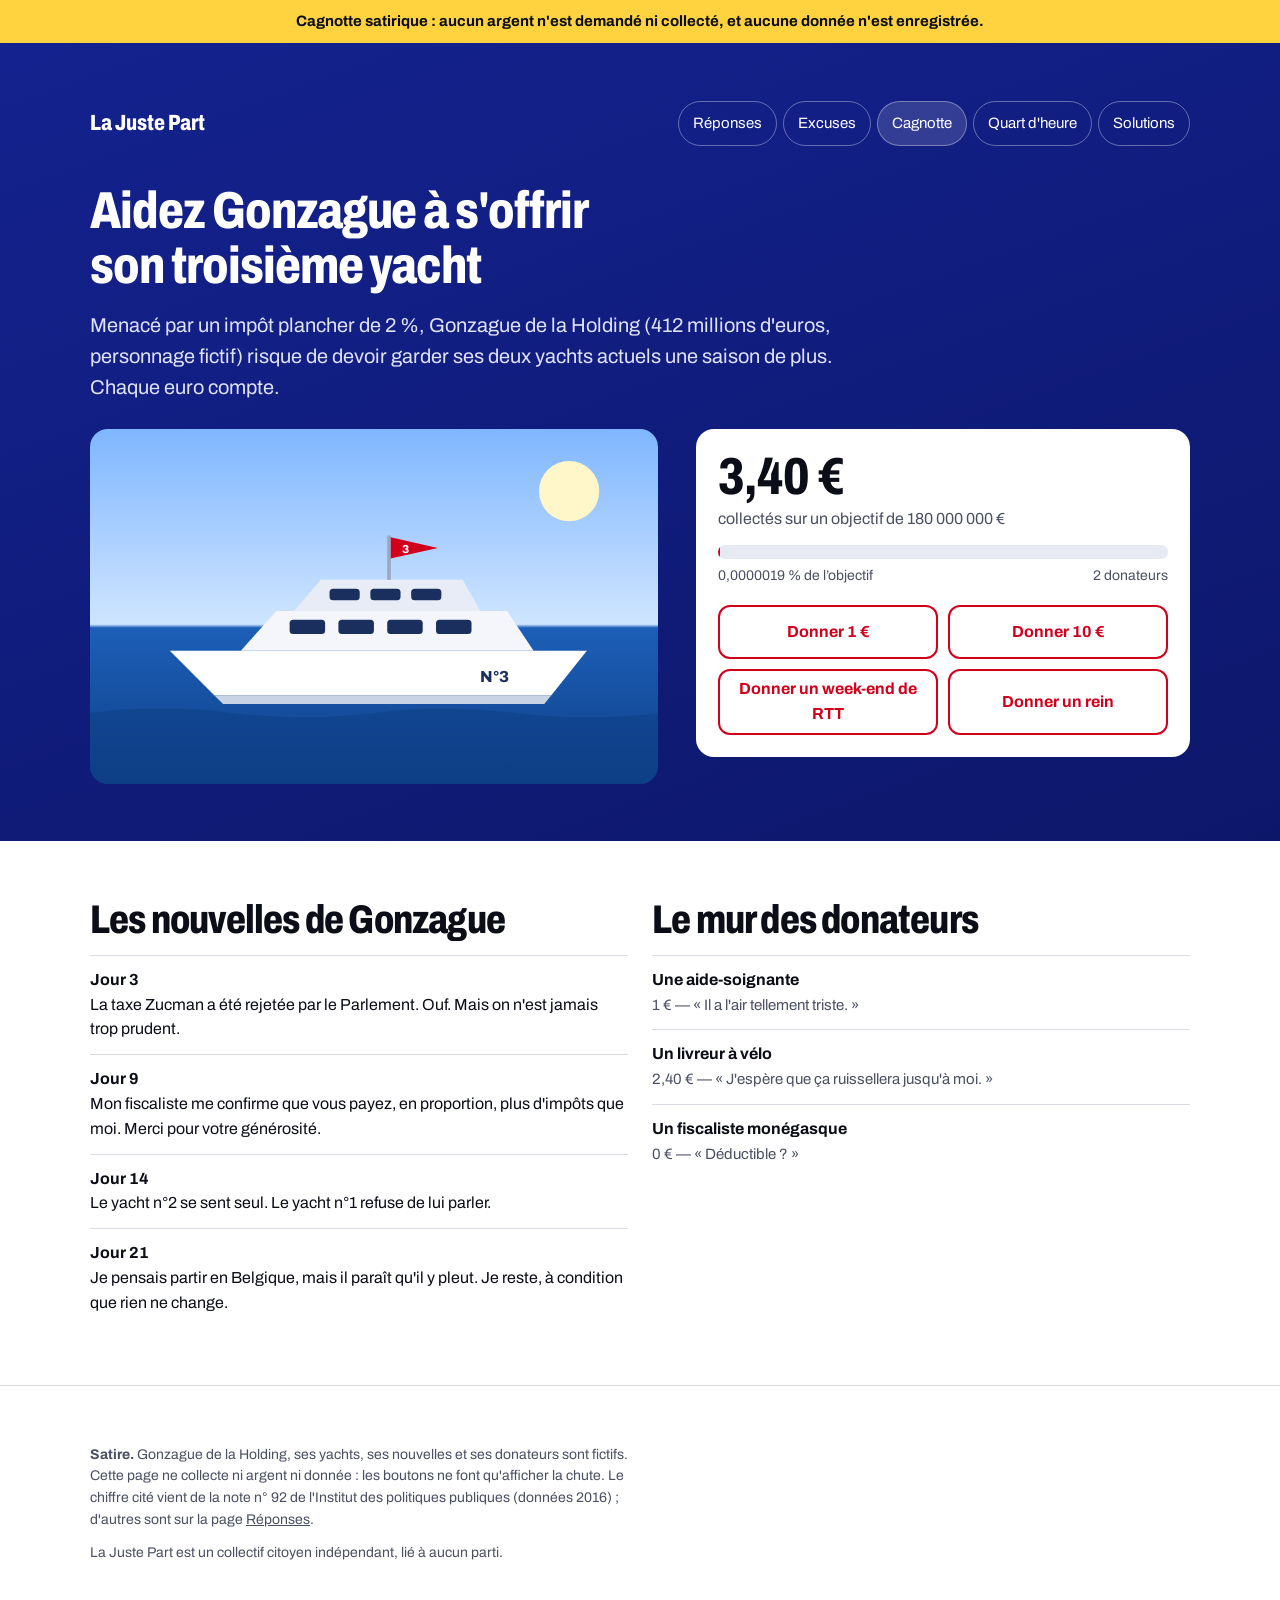
==== cagnotte.html @ cf2e8056 "Add files via upload" ====
<!DOCTYPE html>
<html lang="fr">
<head>
<meta charset="utf-8">
<meta name="viewport" content="width=device-width, initial-scale=1">
<title>La cagnotte du troisième yacht</title>
<meta name="description" content="Cagnotte satirique : aidez Gonzague de la Holding à s'offrir son troisième yacht. Aucun argent n'est collecté.">
<link rel="preconnect" href="https://fonts.googleapis.com">
<link rel="preconnect" href="https://fonts.gstatic.com" crossorigin>
<link href="https://fonts.googleapis.com/css2?family=Archivo:wdth,wght@62..125,400..900&display=swap" rel="stylesheet">
<link rel="stylesheet" href="site.css">
<style>
.warn{background:#ffd23f;color:#0b0d17;font-weight:700;text-align:center;padding:10px 16px;font-size:15px}
.camp{display:grid;grid-template-columns:minmax(0,1.15fr) minmax(0,1fr);gap:clamp(20px,3vw,40px);margin-top:26px;align-items:start}
.pic{background:linear-gradient(180deg,#7fb6ff 0%,#cfe5ff 55%,#1d5fb8 56%,#0e3f86 100%);border-radius:18px;aspect-ratio:16/10;position:relative;overflow:hidden}
.pic svg{position:absolute;inset:0;width:100%;height:100%}
.box{background:#fff;color:#0b0d17;border-radius:18px;padding:22px}
.raised{font-weight:800;font-stretch:78%;font-size:clamp(36px,4.6vw,52px);line-height:1}
.goal{color:#4a4f63;margin-top:4px}
.bar{height:14px;background:#e7e9f3;border-radius:99px;margin:14px 0 6px;overflow:hidden}
.bar i{display:block;height:100%;width:0;background:#d1001c;border-radius:99px;transition:width .6s}
.meta{display:flex;justify-content:space-between;gap:10px;font-size:14px;color:#4a4f63;flex-wrap:wrap}
.gifts{display:grid;grid-template-columns:repeat(2,minmax(0,1fr));gap:10px;margin-top:18px}
.gift{font:inherit;font-weight:700;min-height:54px;border-radius:12px;border:2px solid #d1001c;background:#fff;color:#d1001c;cursor:pointer;padding:6px 10px}
.gift:hover{background:#d1001c;color:#fff}
.gift:focus-visible{outline:3px solid #ffd23f;outline-offset:2px}
.reveal{display:none;margin-top:18px;border-top:2px dashed #d9dbe5;padding-top:16px}
.reveal.on{display:block}
.reveal h3{font-size:24px;margin-bottom:8px}
.reveal p{color:#2a2f45}
.reveal .acts{display:flex;flex-wrap:wrap;gap:10px;margin-top:10px}
.reveal .btn{text-decoration:none;display:inline-flex;align-items:center}
.cols{display:grid;grid-template-columns:repeat(auto-fit,minmax(min(100%,20em),1fr));gap:24px}
.news li,.wall li{border-top:1px solid var(--line);padding:12px 0;list-style:none}
.news,.wall{padding:0;margin:0}
.news b,.wall b{display:block}
.wall span{color:var(--mute);font-size:15px}
@media(max-width:760px){.camp{grid-template-columns:minmax(0,1fr)}}
@media(prefers-reduced-motion:no-preference){.boat{animation:bob 4s ease-in-out infinite;transform-origin:center}@keyframes bob{50%{transform:translateY(5px) rotate(-.6deg)}}}
</style>
</head>
<body>
<div class="warn" role="note">Cagnotte satirique : aucun argent n'est demandé ni collecté, et aucune donnée n'est enregistrée.</div>

<header class="hero band">
  <div class="wrap">
    <div class="top">
      <a class="brand" href="index.html">La Juste Part</a>
      <nav class="nav" aria-label="Navigation principale">
        <a href="reponses.html">Réponses</a>
        <a href="excuses.html">Excuses</a>
        <a href="cagnotte.html" aria-current="page">Cagnotte</a>
        <a href="quart-dheure.html">Quart d'heure</a>
        <a href="solutions.html">Solutions</a>
      </nav>
    </div>
    <h1>Aidez Gonzague à s'offrir son troisième yacht</h1>
    <p class="lede">Menacé par un impôt plancher de 2 %, Gonzague de la Holding (412 millions d'euros, personnage fictif) risque de devoir garder ses deux yachts actuels une saison de plus. Chaque euro compte.</p>

    <div class="camp">
      <div class="pic" aria-label="Illustration : un grand yacht blanc numéro 3 sur la mer">
        <svg viewBox="0 0 640 400" preserveAspectRatio="xMidYMax slice" aria-hidden="true">
          <circle cx="540" cy="70" r="34" fill="#fff6c9"/>
          <g class="boat">
            <path d="M90 250 L560 250 L520 300 L140 300 Z" fill="#ffffff"/>
            <path d="M140 300 L520 300 L512 310 L150 310 Z" fill="#c9d3e6"/>
            <path d="M170 250 L210 205 L470 205 L500 250 Z" fill="#f4f6fb"/>
            <path d="M230 205 L260 170 L420 170 L440 205 Z" fill="#e8ecf6"/>
            <g fill="#1b2f5e">
              <rect x="225" y="215" width="40" height="16" rx="4"/><rect x="280" y="215" width="40" height="16" rx="4"/>
              <rect x="335" y="215" width="40" height="16" rx="4"/><rect x="390" y="215" width="40" height="16" rx="4"/>
              <rect x="270" y="180" width="34" height="13" rx="4"/><rect x="316" y="180" width="34" height="13" rx="4"/><rect x="362" y="180" width="34" height="13" rx="4"/>
            </g>
            <rect x="335" y="120" width="4" height="50" fill="#9aa6c2"/>
            <path d="M339 122 L392 134 L339 146 Z" fill="#d1001c"/>
            <text x="352" y="140" font-family="Archivo,sans-serif" font-weight="800" font-size="13" fill="#fff">3</text>
            <text x="440" y="285" font-family="Archivo,sans-serif" font-weight="800" font-size="18" fill="#1b2f5e">N°3</text>
          </g>
          <path d="M0 320 Q80 310 160 320 T320 320 T480 320 T640 320 V400 H0Z" fill="#0e3f86" opacity=".55"/>
        </svg>
      </div>

      <div class="box">
        <div class="raised" id="raised">3,40 €</div>
        <div class="goal">collectés sur un objectif de 180 000 000 €</div>
        <div class="bar"><i id="bar"></i></div>
        <div class="meta"><span id="pct">0,000002 % de l'objectif</span><span id="donors">2 donateurs</span></div>
        <div class="gifts">
          <button class="gift" type="button" data-v="1">Donner 1 €</button>
          <button class="gift" type="button" data-v="10">Donner 10 €</button>
          <button class="gift" type="button" data-v="0" data-label="un week-end de RTT">Donner un week-end de RTT</button>
          <button class="gift" type="button" data-v="0" data-label="un rein">Donner un rein</button>
        </div>
        <div class="reveal" id="reveal" aria-live="polite">
          <h3 id="thanks">Merci&nbsp;!</h3>
          <p>Petite précision : <b>Gonzague n'a pas besoin de vous.</b> Ses revenus restent dans sa holding. Pour les 378 foyers les plus riches de France, l'impôt sur le revenu ne représente qu'environ 2 % de leur revenu économique, selon l'Institut des politiques publiques.</p>
          <p>Rien n'a été prélevé. Votre euro sera bien plus utile ailleurs&nbsp;: dans un média indépendant, une coopérative, ou une association qui se bat pour la justice fiscale.</p>
          <div class="acts">
            <a class="btn" href="solutions.html">Où mettre vraiment mon euro</a>
            <button class="btn ghost" id="share" type="button">Copier un message à partager</button>
          </div>
        </div>
      </div>
    </div>
  </div>
</header>

<main class="band">
  <div class="wrap cols">
    <section>
      <h2>Les nouvelles de Gonzague</h2>
      <ul class="news">
        <li><b>Jour 3</b>La taxe Zucman a été rejetée par le Parlement. Ouf. Mais on n'est jamais trop prudent.</li>
        <li><b>Jour 9</b>Mon fiscaliste me confirme que vous payez, en proportion, plus d'impôts que moi. Merci pour votre générosité.</li>
        <li><b>Jour 14</b>Le yacht n°2 se sent seul. Le yacht n°1 refuse de lui parler.</li>
        <li><b>Jour 21</b>Je pensais partir en Belgique, mais il paraît qu'il y pleut. Je reste, à condition que rien ne change.</li>
      </ul>
    </section>
    <section>
      <h2>Le mur des donateurs</h2>
      <ul class="wall" id="wall">
        <li><b>Une aide-soignante</b><span>1 € — « Il a l'air tellement triste. »</span></li>
        <li><b>Un livreur à vélo</b><span>2,40 € — « J'espère que ça ruissellera jusqu'à moi. »</span></li>
        <li><b>Un fiscaliste monégasque</b><span>0 € — « Déductible ? »</span></li>
      </ul>
    </section>
  </div>
</main>

<footer class="band">
  <div class="wrap">
    <p><b>Satire.</b> Gonzague de la Holding, ses yachts, ses nouvelles et ses donateurs sont fictifs. Cette page ne collecte ni argent ni donnée : les boutons ne font qu'afficher la chute. Le chiffre cité vient de la note n° 92 de l'Institut des politiques publiques (données 2016) ; d'autres sont sur la page <a href="reponses.html">Réponses</a>.</p>
    <p>La Juste Part est un collectif citoyen indépendant, lié à aucun parti.</p>
  </div>
</footer>

<script>
{
const GOAL = 180000000;
let raised = 3.40, donors = 2;
const $ = id => document.getElementById(id);
const eur = n => new Intl.NumberFormat('fr-FR', {minimumFractionDigits: 2, maximumFractionDigits: 2}).format(n) + ' €';
function render(){
  $('raised').textContent = eur(raised);
  const p = raised / GOAL * 100;
  $('pct').textContent = p.toLocaleString('fr-FR', {maximumSignificantDigits: 2}) + ' % de l’objectif';
  $('bar').style.width = Math.max(0.4, Math.min(100, p)) + '%';
  $('donors').textContent = donors + ' donateurs';
}
document.querySelectorAll('.gift').forEach(b => b.addEventListener('click', () => {
  const v = Number(b.dataset.v);
  raised += v; donors += 1; render();
  $('thanks').textContent = v ? 'Merci pour vos ' + eur(v) + ' !' : 'Merci pour ' + b.dataset.label + ' !';
  const li = document.createElement('li');
  li.innerHTML = '<b>Vous</b><span>' + (v ? eur(v) : b.dataset.label) + ' — « Bon, j’ai compris. »</span>';
  $('wall').prepend(li);
  const r = $('reveal'); r.classList.add('on');
  r.scrollIntoView({behavior: matchMedia('(prefers-reduced-motion: reduce)').matches ? 'auto' : 'smooth', block: 'nearest'});
}));
$('share').addEventListener('click', e => {
  const btn = e.currentTarget, label = btn.textContent;
  const text = "J'ai failli donner 1 € pour le troisième yacht d'un milliardaire. Puis j'ai appris que, pour les 378 foyers les plus riches, l'impôt sur le revenu ne pèse qu'environ 2 % de leur revenu économique (Institut des politiques publiques). " + location.href.split('#')[0];
  const done = ok => { btn.textContent = ok ? 'Copié' : 'Sélectionnez et copiez'; setTimeout(() => { btn.textContent = label; }, 1800); };
  if (navigator.clipboard && navigator.clipboard.writeText) navigator.clipboard.writeText(text).then(() => done(true)).catch(() => done(false)); else done(false);
});
render();
}
</script>
</body>
</html>
---- site.css ----
/* VOICE campaign site for a citizen collective: direct, sourced, readable on a phone
   IDEA a tract: république blue band, black on white, one red for "eux"
   PICTURE the tools themselves, opened at the top of each page
   COLOUR blue #14228f band, white ground, red #d1001c accent
   TYPE Archivo condensed 800 for titles + Archivo text
   LAYOUT one column of content up to 1100px, cards in a responsive grid */
:root{color-scheme:light dark;--bg:light-dark(#ffffff,#0c0e1a);--ink:light-dark(#0b0d17,#eef0f8);--mute:light-dark(#4a4f63,#a9aec4);--line:light-dark(#d9dbe5,#2a2e44);--panel:light-dark(#f2f3f9,#161a2c);--blue:light-dark(#1b33c9,#8a9cff);--red:light-dark(#d1001c,#ff6464);--hero:#14228f;--hero2:#0d176a}
:root[data-theme=light]{color-scheme:light}
:root[data-theme=dark]{color-scheme:dark}
*{box-sizing:border-box;min-width:0}
html{scroll-padding-top:24px}
body{margin:0;background:var(--bg);color:var(--ink);font:16px/1.55 Archivo,system-ui,sans-serif;overflow-x:clip}
a{color:inherit}
.band{padding-block:clamp(32px,4.5vw,64px);padding-left:max(5vw,16px);padding-right:max(5vw,16px)}
.wrap{max-width:1100px;margin:0 auto}
h1,h2,h3,.big{font-stretch:78%;font-weight:800;line-height:1.05;letter-spacing:-.02em;text-wrap:balance;margin:0}
h1{font-size:clamp(34px,5vw,52px);max-width:22ch}
h2{font-size:clamp(28px,3.4vw,40px);margin-bottom:14px;max-width:26ch}
h3{font-size:22px}
p{margin:0 0 12px;max-width:68ch}
.hero{background:linear-gradient(160deg,var(--hero),var(--hero2));color:#fff}
.hero p{color:#dfe3fd}
.top{display:flex;justify-content:space-between;align-items:center;gap:16px;flex-wrap:wrap;margin-bottom:clamp(20px,3vw,40px)}
.brand{font-weight:800;font-stretch:78%;font-size:22px;text-decoration:none;color:#fff}
.nav{display:flex;gap:6px;flex-wrap:wrap}
.nav a{color:#fff;text-decoration:none;padding:10px 14px;border-radius:999px;border:1px solid rgba(255,255,255,.35);font-size:15px;min-height:44px;display:inline-flex;align-items:center}
.nav a:hover,.nav a[aria-current]{background:rgba(255,255,255,.14)}
.lede{font-size:clamp(17px,1.8vw,20px);margin-top:16px}
.tools{display:grid;grid-template-columns:repeat(auto-fit,minmax(min(100%,22em),1fr));gap:16px;margin-top:28px}
.tool{display:block;background:#fff;color:#0b0d17;border-radius:16px;padding:22px;text-decoration:none;min-height:100%}
.tool:hover{outline:3px solid #ffd23f}
.tool .k{font-size:14px;font-weight:700;color:#d1001c}
.tool h3{margin:6px 0 8px;font-size:26px}
.tool p{color:#3b4056;margin:0}
.stats{display:grid;grid-template-columns:repeat(auto-fit,minmax(min(100%,14em),1fr));gap:16px;margin-top:8px}
.stat{background:var(--panel);border-radius:14px;padding:20px}
.stat .big{font-size:clamp(48px,6vw,68px);line-height:1;color:var(--red)}
.stat.b .big{color:var(--blue)}
.stat p{margin:8px 0 0}
.note{font-size:14px;color:var(--mute)}
.soon{border:2px dashed var(--line);border-radius:16px;padding:22px;margin-top:8px}
.btn{font:inherit;font-weight:700;min-height:44px;padding:0 18px;border-radius:10px;border:0;background:var(--blue);color:#fff;cursor:pointer}
.btn:hover{filter:brightness(1.1)}
.btn.ghost{background:transparent;color:var(--blue);border:1px solid var(--line)}
button:focus-visible,input:focus-visible,a:focus-visible,summary:focus-visible{outline:3px solid #ffd23f;outline-offset:2px}
footer{font-size:14px;color:var(--mute);border-top:1px solid var(--line)}
footer ul{padding-left:18px;margin:8px 0 14px}
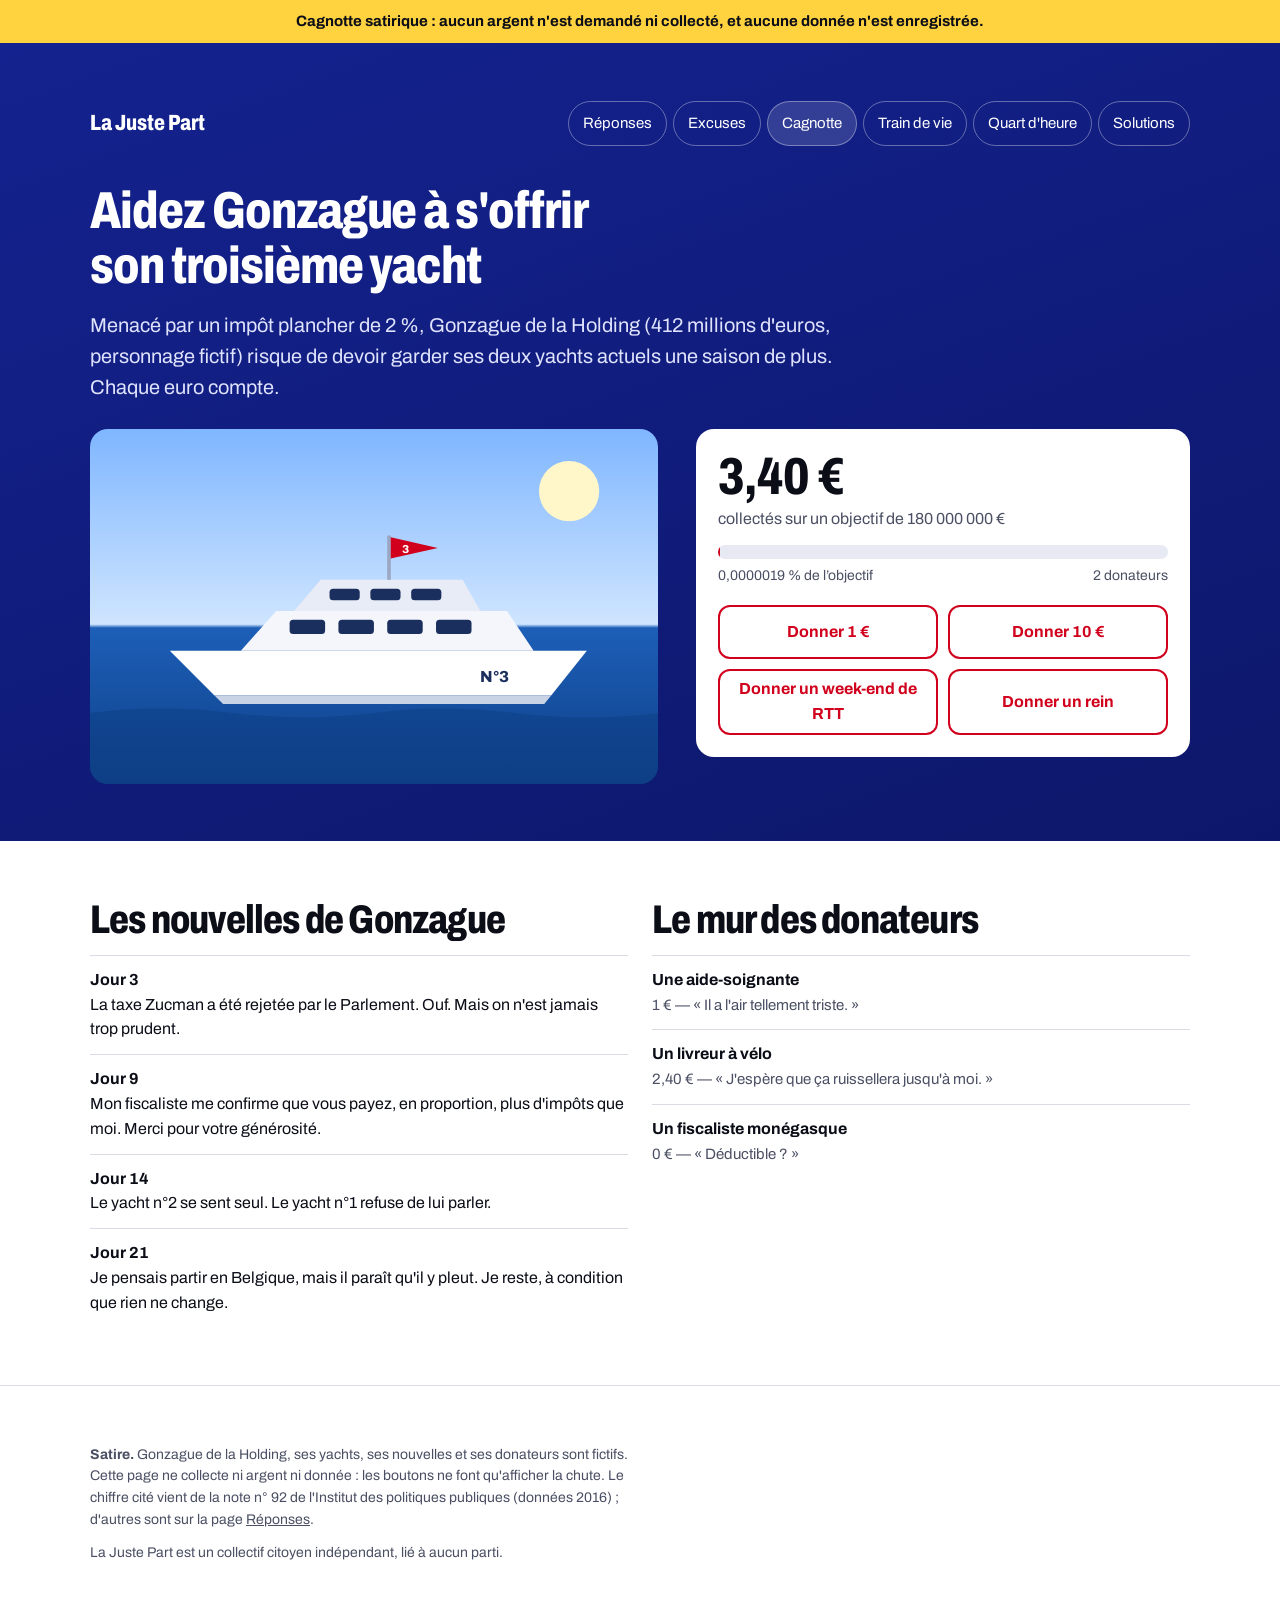
==== commit 31765312: "Add files via upload" ====
--- a/cagnotte.html
+++ b/cagnotte.html
@@ -4,7 +4,7 @@
 <meta charset="utf-8">
 <meta name="viewport" content="width=device-width, initial-scale=1">
 <title>La cagnotte du troisième yacht</title>
-<meta name="description" content="Cagnotte satirique : aidez Gonzague de la Holding à s'offrir son troisième yacht. Aucun argent n'est collecté.">
+<meta name="description" content="Cagnotte satirique&nbsp;: aidez Gonzague de la Holding à s'offrir son troisième yacht. Aucun argent n'est collecté.">
 <link rel="preconnect" href="https://fonts.googleapis.com">
 <link rel="preconnect" href="https://fonts.gstatic.com" crossorigin>
 <link href="https://fonts.googleapis.com/css2?family=Archivo:wdth,wght@62..125,400..900&display=swap" rel="stylesheet">
@@ -40,7 +40,7 @@
 </style>
 </head>
 <body>
-<div class="warn" role="note">Cagnotte satirique : aucun argent n'est demandé ni collecté, et aucune donnée n'est enregistrée.</div>
+<div class="warn" role="note">Cagnotte satirique&nbsp;: aucun argent n'est demandé ni collecté, et aucune donnée n'est enregistrée.</div>
 
 <header class="hero band">
   <div class="wrap">
@@ -50,15 +50,16 @@
         <a href="reponses.html">Réponses</a>
         <a href="excuses.html">Excuses</a>
         <a href="cagnotte.html" aria-current="page">Cagnotte</a>
+        <a href="train-de-vie.html">Train de vie</a>
         <a href="quart-dheure.html">Quart d'heure</a>
         <a href="solutions.html">Solutions</a>
       </nav>
     </div>
     <h1>Aidez Gonzague à s'offrir son troisième yacht</h1>
-    <p class="lede">Menacé par un impôt plancher de 2 %, Gonzague de la Holding (412 millions d'euros, personnage fictif) risque de devoir garder ses deux yachts actuels une saison de plus. Chaque euro compte.</p>
+    <p class="lede">Menacé par un impôt plancher de 2&nbsp;%, Gonzague de la Holding (412 millions d'euros, personnage fictif) risque de devoir garder ses deux yachts actuels une saison de plus. Chaque euro compte.</p>
 
     <div class="camp">
-      <div class="pic" aria-label="Illustration : un grand yacht blanc numéro 3 sur la mer">
+      <div class="pic" aria-label="Illustration&nbsp;: un grand yacht blanc numéro 3 sur la mer">
         <svg viewBox="0 0 640 400" preserveAspectRatio="xMidYMax slice" aria-hidden="true">
           <circle cx="540" cy="70" r="34" fill="#fff6c9"/>
           <g class="boat">
@@ -81,19 +82,19 @@
       </div>
 
       <div class="box">
-        <div class="raised" id="raised">3,40 €</div>
-        <div class="goal">collectés sur un objectif de 180 000 000 €</div>
+        <div class="raised" id="raised">3,40&nbsp;€</div>
+        <div class="goal">collectés sur un objectif de 180 000 000&nbsp;€</div>
         <div class="bar"><i id="bar"></i></div>
-        <div class="meta"><span id="pct">0,000002 % de l'objectif</span><span id="donors">2 donateurs</span></div>
+        <div class="meta"><span id="pct">0,000002&nbsp;% de l'objectif</span><span id="donors">2 donateurs</span></div>
         <div class="gifts">
-          <button class="gift" type="button" data-v="1">Donner 1 €</button>
-          <button class="gift" type="button" data-v="10">Donner 10 €</button>
+          <button class="gift" type="button" data-v="1">Donner 1&nbsp;€</button>
+          <button class="gift" type="button" data-v="10">Donner 10&nbsp;€</button>
           <button class="gift" type="button" data-v="0" data-label="un week-end de RTT">Donner un week-end de RTT</button>
           <button class="gift" type="button" data-v="0" data-label="un rein">Donner un rein</button>
         </div>
         <div class="reveal" id="reveal" aria-live="polite">
           <h3 id="thanks">Merci&nbsp;!</h3>
-          <p>Petite précision : <b>Gonzague n'a pas besoin de vous.</b> Ses revenus restent dans sa holding. Pour les 378 foyers les plus riches de France, l'impôt sur le revenu ne représente qu'environ 2 % de leur revenu économique, selon l'Institut des politiques publiques.</p>
+          <p>Petite précision&nbsp;: <b>Gonzague n'a pas besoin de vous.</b> Ses revenus restent dans sa holding. Pour les 378 foyers les plus riches de France, l'impôt sur le revenu ne représente qu'environ 2&nbsp;% de leur revenu économique, selon l'Institut des politiques publiques.</p>
           <p>Rien n'a été prélevé. Votre euro sera bien plus utile ailleurs&nbsp;: dans un média indépendant, une coopérative, ou une association qui se bat pour la justice fiscale.</p>
           <div class="acts">
             <a class="btn" href="solutions.html">Où mettre vraiment mon euro</a>
@@ -119,9 +120,9 @@
     <section>
       <h2>Le mur des donateurs</h2>
       <ul class="wall" id="wall">
-        <li><b>Une aide-soignante</b><span>1 € — « Il a l'air tellement triste. »</span></li>
-        <li><b>Un livreur à vélo</b><span>2,40 € — « J'espère que ça ruissellera jusqu'à moi. »</span></li>
-        <li><b>Un fiscaliste monégasque</b><span>0 € — « Déductible ? »</span></li>
+        <li><b>Une aide-soignante</b><span>1&nbsp;€ — «&nbsp;Il a l'air tellement triste.&nbsp;»</span></li>
+        <li><b>Un livreur à vélo</b><span>2,40&nbsp;€ — «&nbsp;J'espère que ça ruissellera jusqu'à moi.&nbsp;»</span></li>
+        <li><b>Un fiscaliste monégasque</b><span>0&nbsp;€ — «&nbsp;Déductible&nbsp;?&nbsp;»</span></li>
       </ul>
     </section>
   </div>
@@ -129,7 +130,7 @@
 
 <footer class="band">
   <div class="wrap">
-    <p><b>Satire.</b> Gonzague de la Holding, ses yachts, ses nouvelles et ses donateurs sont fictifs. Cette page ne collecte ni argent ni donnée : les boutons ne font qu'afficher la chute. Le chiffre cité vient de la note n° 92 de l'Institut des politiques publiques (données 2016) ; d'autres sont sur la page <a href="reponses.html">Réponses</a>.</p>
+    <p><b>Satire.</b> Gonzague de la Holding, ses yachts, ses nouvelles et ses donateurs sont fictifs. Cette page ne collecte ni argent ni donnée&nbsp;: les boutons ne font qu'afficher la chute. Le chiffre cité vient de la note n° 92 de l'Institut des politiques publiques (données 2016) ; d'autres sont sur la page <a href="reponses.html">Réponses</a>.</p>
     <p>La Juste Part est un collectif citoyen indépendant, lié à aucun parti.</p>
   </div>
 </footer>
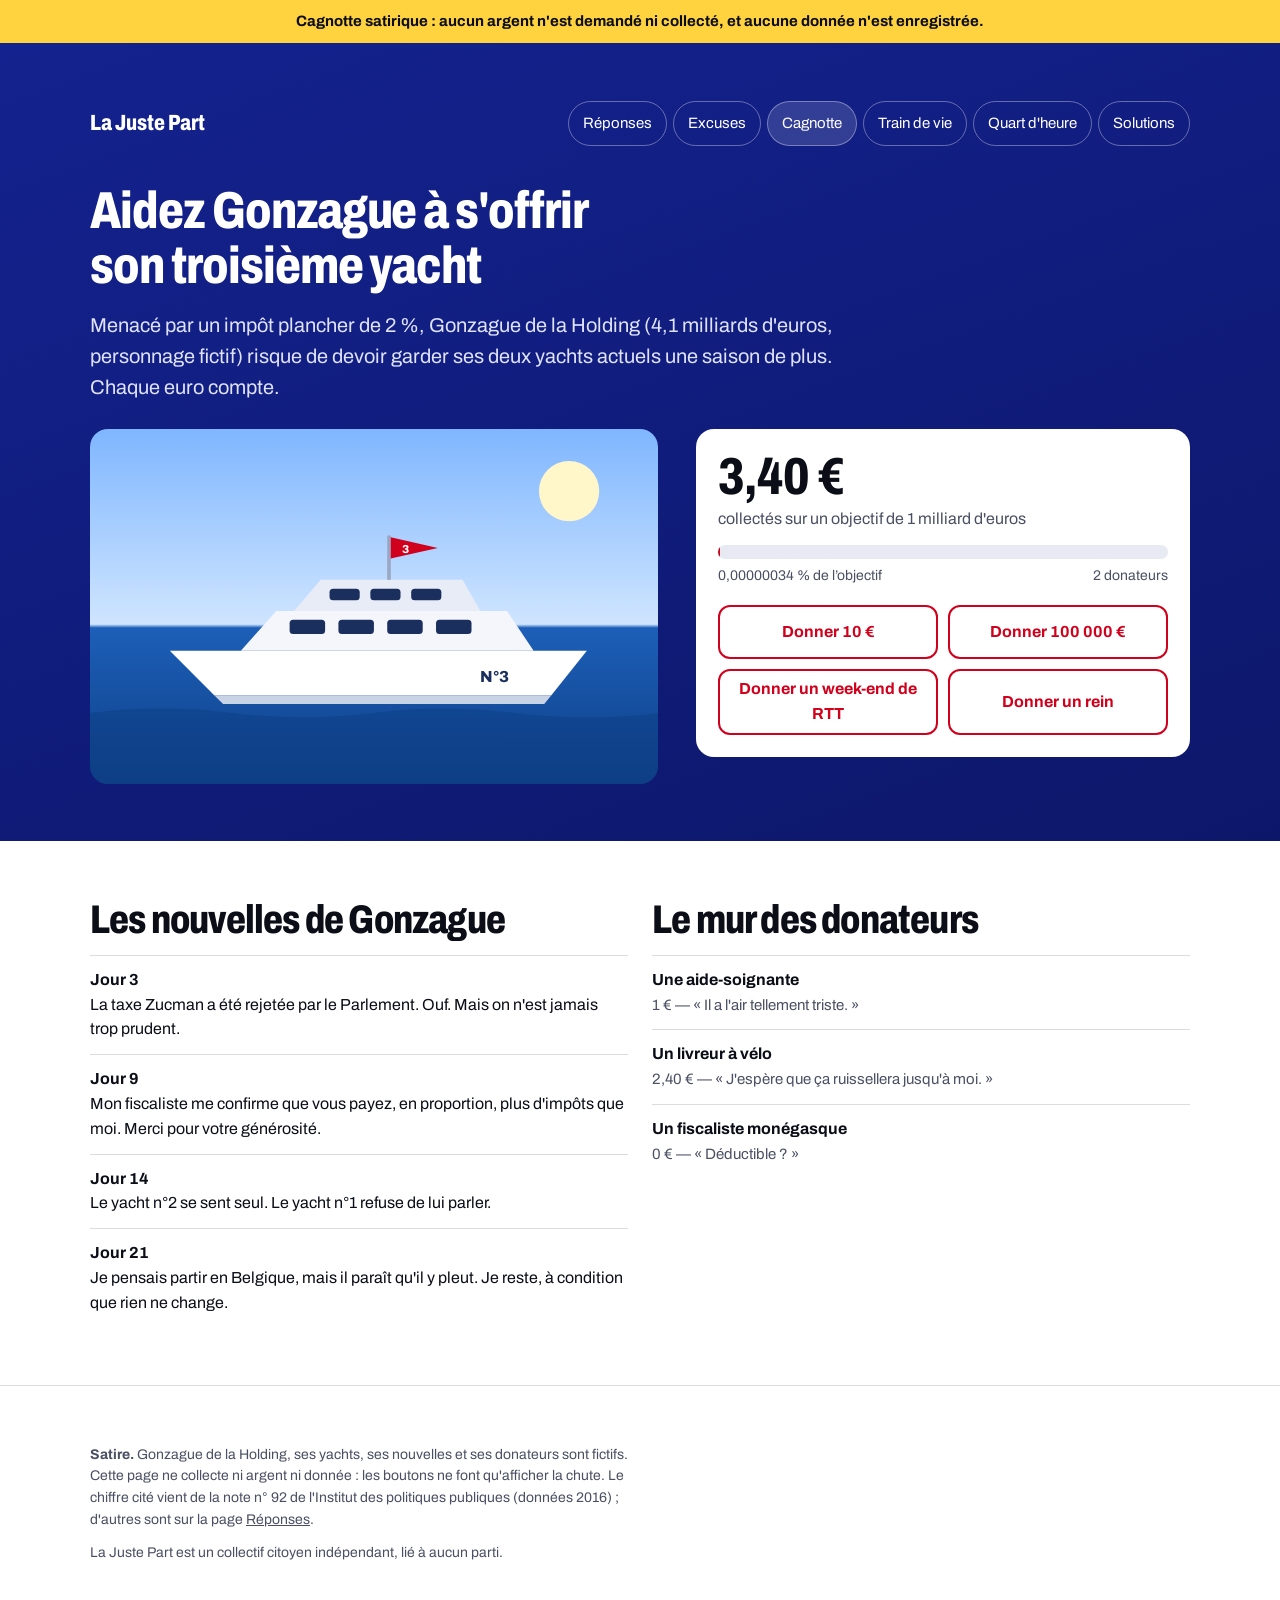
==== commit e204e641: "Cagnotte : objectif 1 milliard, dons de 10 et 100 000 euros" ====
--- a/cagnotte.html
+++ b/cagnotte.html
@@ -56,7 +56,7 @@
       </nav>
     </div>
     <h1>Aidez Gonzague à s'offrir son troisième yacht</h1>
-    <p class="lede">Menacé par un impôt plancher de 2&nbsp;%, Gonzague de la Holding (412 millions d'euros, personnage fictif) risque de devoir garder ses deux yachts actuels une saison de plus. Chaque euro compte.</p>
+    <p class="lede">Menacé par un impôt plancher de 2&nbsp;%, Gonzague de la Holding (4,1 milliards d'euros, personnage fictif) risque de devoir garder ses deux yachts actuels une saison de plus. Chaque euro compte.</p>
 
     <div class="camp">
       <div class="pic" aria-label="Illustration&nbsp;: un grand yacht blanc numéro 3 sur la mer">
@@ -83,12 +83,12 @@
 
       <div class="box">
         <div class="raised" id="raised">3,40&nbsp;€</div>
-        <div class="goal">collectés sur un objectif de 180 000 000&nbsp;€</div>
+        <div class="goal">collectés sur un objectif de 1 milliard d'euros</div>
         <div class="bar"><i id="bar"></i></div>
-        <div class="meta"><span id="pct">0,000002&nbsp;% de l'objectif</span><span id="donors">2 donateurs</span></div>
+        <div class="meta"><span id="pct">0,00000034&nbsp;% de l'objectif</span><span id="donors">2 donateurs</span></div>
         <div class="gifts">
-          <button class="gift" type="button" data-v="1">Donner 1&nbsp;€</button>
           <button class="gift" type="button" data-v="10">Donner 10&nbsp;€</button>
+          <button class="gift" type="button" data-v="100000">Donner 100&nbsp;000&nbsp;€</button>
           <button class="gift" type="button" data-v="0" data-label="un week-end de RTT">Donner un week-end de RTT</button>
           <button class="gift" type="button" data-v="0" data-label="un rein">Donner un rein</button>
         </div>
@@ -137,7 +137,7 @@
 
 <script>
 {
-const GOAL = 180000000;
+const GOAL = 1000000000;
 let raised = 3.40, donors = 2;
 const $ = id => document.getElementById(id);
 const eur = n => new Intl.NumberFormat('fr-FR', {minimumFractionDigits: 2, maximumFractionDigits: 2}).format(n) + ' €';
@@ -160,7 +160,7 @@
 }));
 $('share').addEventListener('click', e => {
   const btn = e.currentTarget, label = btn.textContent;
-  const text = "J'ai failli donner 1 € pour le troisième yacht d'un milliardaire. Puis j'ai appris que, pour les 378 foyers les plus riches, l'impôt sur le revenu ne pèse qu'environ 2 % de leur revenu économique (Institut des politiques publiques). " + location.href.split('#')[0];
+  const text = "J'ai failli donner 10 € pour le troisième yacht d'un milliardaire. Puis j'ai appris que, pour les 378 foyers les plus riches, l'impôt sur le revenu ne pèse qu'environ 2 % de leur revenu économique (Institut des politiques publiques). " + location.href.split('#')[0];
   const done = ok => { btn.textContent = ok ? 'Copié' : 'Sélectionnez et copiez'; setTimeout(() => { btn.textContent = label; }, 1800); };
   if (navigator.clipboard && navigator.clipboard.writeText) navigator.clipboard.writeText(text).then(() => done(true)).catch(() => done(false)); else done(false);
 });
